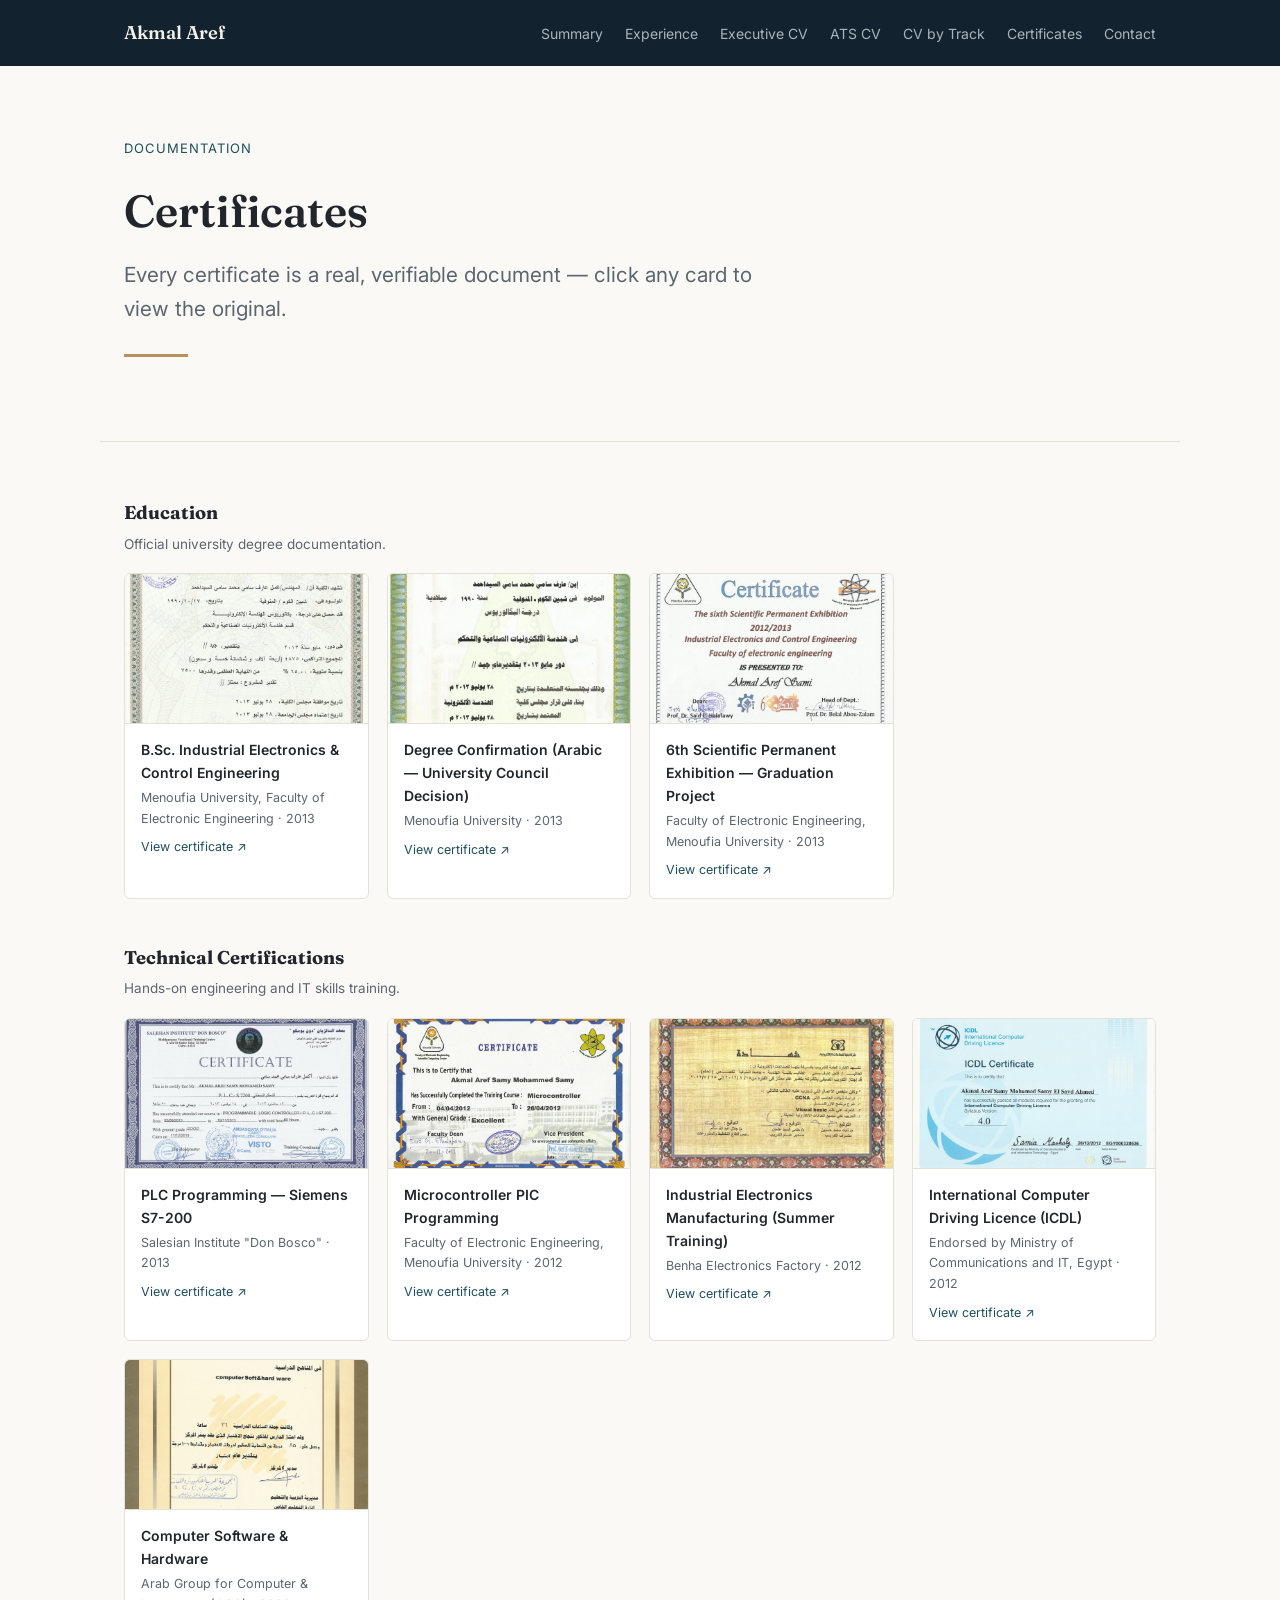
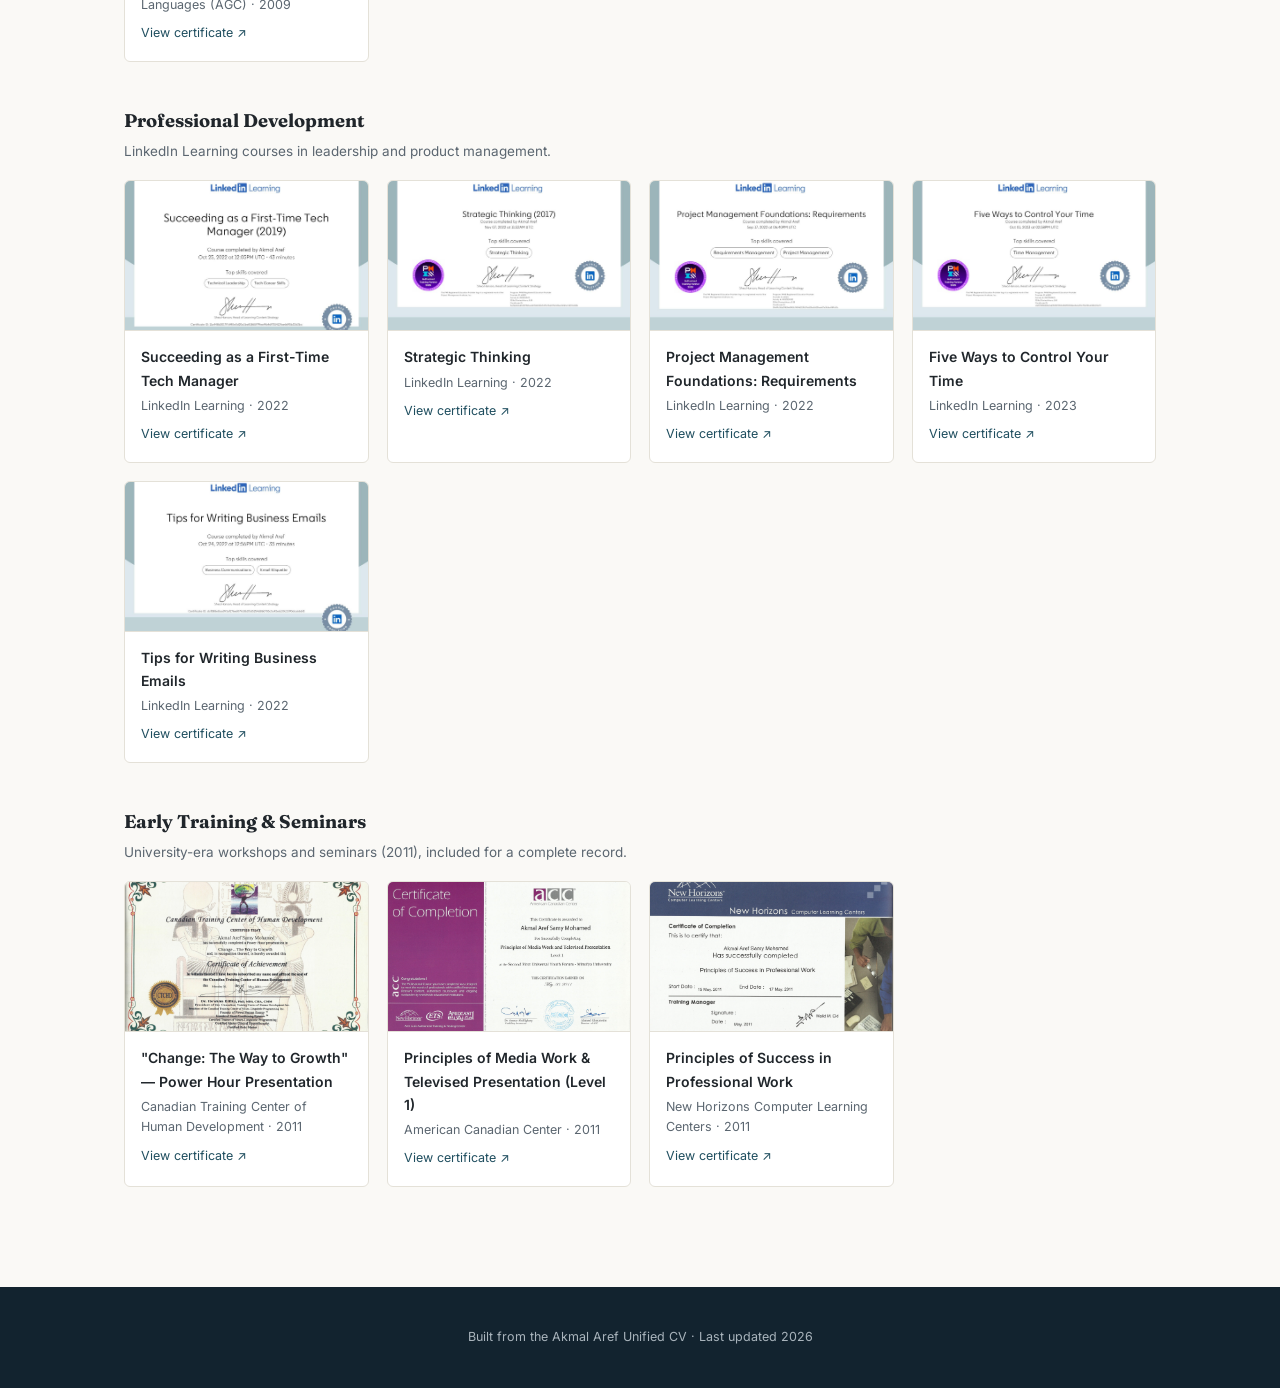
==== certificates.html @ 8108b27c "Add files via upload" ====
<!DOCTYPE html>
<html lang="en">
<head>
<meta charset="UTF-8" />
<meta name="viewport" content="width=device-width, initial-scale=1.0" />
<title>Certificates — Akmal Aref</title>

<link rel="preconnect" href="https://fonts.googleapis.com">
<link rel="preconnect" href="https://fonts.gstatic.com" crossorigin>
<link href="https://fonts.googleapis.com/css2?family=Fraunces:wght@500;600;700&family=Inter:wght@400;500;600&display=swap" rel="stylesheet">

<link rel="stylesheet" href="css/variables.css">
<link rel="stylesheet" href="css/site.css">
</head>
<body>

  <!-- ============ HEADER / NAVIGATION (same as home page) ============ -->
  <header class="site-header">
    <div class="nav-inner">
      <a class="nav-brand" href="index.html">Akmal Aref</a>
      <button class="nav-toggle" id="nav-toggle" aria-expanded="false" aria-controls="nav-links">Menu</button>
      <ul class="nav-links" id="nav-links">
        <li><a href="index.html#summary">Summary</a></li>
        <li><a href="index.html#experience">Experience</a></li>
        <li><a href="cv/executive.html">Executive CV</a></li>
        <li><a href="cv/ats-unified.html">ATS CV</a></li>
        <li><a href="index.html#tracks">CV by Track</a></li>
        <li><a href="certificates.html">Certificates</a></li>
        <li><a href="index.html#contact">Contact</a></li>
      </ul>
    </div>
  </header>

  <section class="hero">
    <p class="hero-eyebrow">Documentation</p>
    <h1 style="font-size:clamp(2rem,5vw,2.8rem);">Certificates</h1>
    <p class="hero-role">Every certificate is a real, verifiable document — click any card to view the original.</p>
    <hr class="hero-divider" />
  </section>

  <main>

    <!-- ============ EDUCATION ============ -->
    <section class="section">
      <div class="cert-category">
        <h3>Education</h3>
        <p class="cat-note">Official university degree documentation.</p>
        <div class="cert-grid">

          <!-- EDIT: copy this block to add/remove a certificate card anywhere on this page -->
          <a class="cert-card" href="documents/certificates/Degree_Certificate_Official.jpg" target="_blank">
            <img class="cert-thumb" src="documents/certificates/Degree_Certificate_Official.jpg" alt="Official Bachelor's degree certificate">
            <div class="cert-card-body">
              <p class="cert-name">B.Sc. Industrial Electronics &amp; Control Engineering</p>
              <p class="cert-issuer">Menoufia University, Faculty of Electronic Engineering · 2013</p>
              <span class="cert-view">View certificate ↗</span>
            </div>
          </a>

          <a class="cert-card" href="documents/certificates/Degree_Certificate_Arabic.jpg" target="_blank">
            <img class="cert-thumb" src="documents/certificates/Degree_Certificate_Arabic.jpg" alt="Arabic degree confirmation certificate">
            <div class="cert-card-body">
              <p class="cert-name">Degree Confirmation (Arabic — University Council Decision)</p>
              <p class="cert-issuer">Menoufia University · 2013</p>
              <span class="cert-view">View certificate ↗</span>
            </div>
          </a>

          <a class="cert-card" href="documents/certificates/Graduation_Project_Exhibition_Certificate.jpg" target="_blank">
            <img class="cert-thumb" src="documents/certificates/Graduation_Project_Exhibition_Certificate.jpg" alt="Graduation project exhibition certificate">
            <div class="cert-card-body">
              <p class="cert-name">6th Scientific Permanent Exhibition — Graduation Project</p>
              <p class="cert-issuer">Faculty of Electronic Engineering, Menoufia University · 2013</p>
              <span class="cert-view">View certificate ↗</span>
            </div>
          </a>

        </div>
      </div>

      <!-- ============ TECHNICAL CERTIFICATIONS ============ -->
      <div class="cert-category">
        <h3>Technical Certifications</h3>
        <p class="cat-note">Hands-on engineering and IT skills training.</p>
        <div class="cert-grid">

          <a class="cert-card" href="documents/certificates/PLC_S7200_DonBosco_Certificate.jpg" target="_blank">
            <img class="cert-thumb" src="documents/certificates/PLC_S7200_DonBosco_Certificate.jpg" alt="PLC S7-200 certificate">
            <div class="cert-card-body">
              <p class="cert-name">PLC Programming — Siemens S7-200</p>
              <p class="cert-issuer">Salesian Institute "Don Bosco" · 2013</p>
              <span class="cert-view">View certificate ↗</span>
            </div>
          </a>

          <a class="cert-card" href="documents/certificates/Microcontroller_Training_Certificate.jpg" target="_blank">
            <img class="cert-thumb" src="documents/certificates/Microcontroller_Training_Certificate.jpg" alt="Microcontroller training certificate">
            <div class="cert-card-body">
              <p class="cert-name">Microcontroller PIC Programming</p>
              <p class="cert-issuer">Faculty of Electronic Engineering, Menoufia University · 2012</p>
              <span class="cert-view">View certificate ↗</span>
            </div>
          </a>

          <a class="cert-card" href="documents/certificates/Benha_Electronics_SummerTraining_Certificate.jpg" target="_blank">
            <img class="cert-thumb" src="documents/certificates/Benha_Electronics_SummerTraining_Certificate.jpg" alt="Benha Electronics summer training certificate">
            <div class="cert-card-body">
              <p class="cert-name">Industrial Electronics Manufacturing (Summer Training)</p>
              <p class="cert-issuer">Benha Electronics Factory · 2012</p>
              <span class="cert-view">View certificate ↗</span>
            </div>
          </a>

          <a class="cert-card" href="documents/certificates/ICDL_Certificate.jpg" target="_blank">
            <img class="cert-thumb" src="documents/certificates/ICDL_Certificate.jpg" alt="ICDL certificate">
            <div class="cert-card-body">
              <p class="cert-name">International Computer Driving Licence (ICDL)</p>
              <p class="cert-issuer">Endorsed by Ministry of Communications and IT, Egypt · 2012</p>
              <span class="cert-view">View certificate ↗</span>
            </div>
          </a>

          <a class="cert-card" href="documents/certificates/AGC_Computer_HW_SW_Certificate.jpg" target="_blank">
            <img class="cert-thumb" src="documents/certificates/AGC_Computer_HW_SW_Certificate.jpg" alt="AGC computer hardware and software certificate">
            <div class="cert-card-body">
              <p class="cert-name">Computer Software &amp; Hardware</p>
              <p class="cert-issuer">Arab Group for Computer &amp; Languages (AGC) · 2009</p>
              <span class="cert-view">View certificate ↗</span>
            </div>
          </a>

        </div>
      </div>

      <!-- ============ PROFESSIONAL DEVELOPMENT ============ -->
      <div class="cert-category">
        <h3>Professional Development</h3>
        <p class="cat-note">LinkedIn Learning courses in leadership and product management.</p>
        <div class="cert-grid">

          <a class="cert-card" href="documents/certificates/CertificateOfCompletion_Succeeding_as_a_FirstTime_Tech_Manager_2019.pdf" target="_blank">
            <img class="cert-thumb" src="documents/certificates/thumb_first_time_manager.jpg" alt="Succeeding as a First-Time Tech Manager certificate">
            <div class="cert-card-body">
              <p class="cert-name">Succeeding as a First-Time Tech Manager</p>
              <p class="cert-issuer">LinkedIn Learning · 2022</p>
              <span class="cert-view">View certificate ↗</span>
            </div>
          </a>

          <a class="cert-card" href="documents/certificates/CertificateOfCompletion_Strategic_Thinking_2017.pdf" target="_blank">
            <img class="cert-thumb" src="documents/certificates/thumb_strategic_thinking.jpg" alt="Strategic Thinking certificate">
            <div class="cert-card-body">
              <p class="cert-name">Strategic Thinking</p>
              <p class="cert-issuer">LinkedIn Learning · 2022</p>
              <span class="cert-view">View certificate ↗</span>
            </div>
          </a>

          <a class="cert-card" href="documents/certificates/CertificateOfCompletion_Project_Management_Foundations_Requirements.pdf" target="_blank">
            <img class="cert-thumb" src="documents/certificates/thumb_pm_foundations.jpg" alt="Project Management Foundations certificate">
            <div class="cert-card-body">
              <p class="cert-name">Project Management Foundations: Requirements</p>
              <p class="cert-issuer">LinkedIn Learning · 2022</p>
              <span class="cert-view">View certificate ↗</span>
            </div>
          </a>

          <a class="cert-card" href="documents/certificates/CertificateOfCompletion_Five_Ways_to_Control_Your_Time.pdf" target="_blank">
            <img class="cert-thumb" src="documents/certificates/thumb_five_ways.jpg" alt="Five Ways to Control Your Time certificate">
            <div class="cert-card-body">
              <p class="cert-name">Five Ways to Control Your Time</p>
              <p class="cert-issuer">LinkedIn Learning · 2023</p>
              <span class="cert-view">View certificate ↗</span>
            </div>
          </a>

          <a class="cert-card" href="documents/certificates/CertificateOfCompletion_Tips_for_Writing_Business_Emails.pdf" target="_blank">
            <img class="cert-thumb" src="documents/certificates/thumb_business_emails.jpg" alt="Tips for Writing Business Emails certificate">
            <div class="cert-card-body">
              <p class="cert-name">Tips for Writing Business Emails</p>
              <p class="cert-issuer">LinkedIn Learning · 2022</p>
              <span class="cert-view">View certificate ↗</span>
            </div>
          </a>

        </div>
      </div>

      <!-- ============ EARLY TRAINING & SEMINARS ============ -->
      <div class="cert-category">
        <h3>Early Training &amp; Seminars</h3>
        <p class="cat-note">University-era workshops and seminars (2011), included for a complete record.</p>
        <div class="cert-grid">

          <a class="cert-card" href="documents/certificates/CTCHD_Personal_Development_Certificate.jpg" target="_blank">
            <img class="cert-thumb" src="documents/certificates/CTCHD_Personal_Development_Certificate.jpg" alt="Canadian Training Center certificate">
            <div class="cert-card-body">
              <p class="cert-name">"Change: The Way to Growth" — Power Hour Presentation</p>
              <p class="cert-issuer">Canadian Training Center of Human Development · 2011</p>
              <span class="cert-view">View certificate ↗</span>
            </div>
          </a>

          <a class="cert-card" href="documents/certificates/ACC_Media_Work_Certificate.jpg" target="_blank">
            <img class="cert-thumb" src="documents/certificates/ACC_Media_Work_Certificate.jpg" alt="ACC media work certificate">
            <div class="cert-card-body">
              <p class="cert-name">Principles of Media Work &amp; Televised Presentation (Level 1)</p>
              <p class="cert-issuer">American Canadian Center · 2011</p>
              <span class="cert-view">View certificate ↗</span>
            </div>
          </a>

          <a class="cert-card" href="documents/certificates/NewHorizons_Success_Certificate.jpg" target="_blank">
            <img class="cert-thumb" src="documents/certificates/NewHorizons_Success_Certificate.jpg" alt="New Horizons certificate">
            <div class="cert-card-body">
              <p class="cert-name">Principles of Success in Professional Work</p>
              <p class="cert-issuer">New Horizons Computer Learning Centers · 2011</p>
              <span class="cert-view">View certificate ↗</span>
            </div>
          </a>

        </div>
      </div>

    </section>

  </main>

  <footer class="site-footer">
    <p>Built from the Akmal Aref Unified CV · Last updated 2026</p>
  </footer>

  <script src="js/script.js"></script>
</body>
</html>
---- css/variables.css ----
/* ============================================================
   SHARED DESIGN TOKENS
   Every page links this file first. Change a value here and it
   updates everywhere it's used — this is the one place to edit
   colors, fonts, and spacing for the whole site.
   ============================================================ */

:root {
  /* ---- Colors ---- */
  --color-bg: #FAF9F6;                 /* page background — warm off-white paper */
  --color-bg-deep: #12232F;            /* dark band used in header/footer */
  --color-surface: #FFFFFF;            /* card / panel background */
  --color-border: #E4E1D8;             /* thin rule lines and card borders */
  --color-text: #20262B;               /* main body text */
  --color-text-soft: #5B6670;          /* secondary / muted text */
  --color-text-on-dark: #F3F1EA;       /* text placed on the dark band */
  --color-text-on-dark-soft: #A9B4BC;  /* muted text on the dark band */
  --color-accent: #1F4E5F;             /* primary accent — matches the CV documents' brand color */
  --color-accent-soft: #E7EEF0;        /* pale accent background (chips, hover states) */
  --color-gold: #B8925A;               /* secondary accent used sparingly (dividers, highlights) */

  /* ---- Type ---- */
  --font-display: 'Fraunces', serif;     /* headings — elegant serif */
  --font-body: 'Inter', sans-serif;      /* body text and UI */

  /* ---- Layout ---- */
  --max-width: 1080px;      /* overall page content width */
  --max-width-doc: 760px;   /* narrower width for CV reading pages */
  --radius: 6px;            /* corner rounding used on cards/buttons */
}

/* Respect users who've asked for less motion */
@media (prefers-reduced-motion: reduce) {
  * { animation-duration: 0.001ms !important; transition-duration: 0.001ms !important; }
}
---- css/site.css ----
/* ============================================================
   SITE STYLES — home page, certificates gallery, track pages
   Professional / editorial look. Requires variables.css to be
   linked BEFORE this file in the HTML <head>.
   ============================================================ */

* { box-sizing: border-box; }                      /* makes width/padding math predictable everywhere */

html { scroll-behavior: smooth; }                  /* smooth jump when clicking nav links */

body {
  margin: 0;                                       /* remove browser default spacing */
  background: var(--color-bg);                     /* page background color */
  color: var(--color-text);                        /* default text color */
  font-family: var(--font-body);                    /* default body font */
  font-size: 16px;
  line-height: 1.65;
}

a { color: inherit; }                              /* links inherit surrounding text color by default */

img { max-width: 100%; display: block; }           /* images never overflow their container */

/* ---------- Top navigation bar ---------- */

.site-header {
  background: var(--color-bg-deep);                /* dark band across the very top */
  color: var(--color-text-on-dark);
}

.nav-inner {
  max-width: var(--max-width);
  margin: 0 auto;
  padding: 18px 24px;
  display: flex;
  align-items: center;
  justify-content: space-between;
  flex-wrap: wrap;
  gap: 12px;
}

.nav-brand {
  font-family: var(--font-display);
  font-weight: 600;
  font-size: 1.15rem;
  text-decoration: none;
  color: var(--color-text-on-dark);
}

.nav-links {
  display: flex;
  flex-wrap: wrap;
  gap: 22px;
  list-style: none;
  margin: 0;
  padding: 0;
}

.nav-links a {
  text-decoration: none;
  font-size: 14px;
  color: var(--color-text-on-dark-soft);
  transition: color 0.2s ease;
}

.nav-links a:hover,
.nav-links a:focus-visible { color: var(--color-gold); }   /* gold highlight on hover — the one accent color used sparingly */

/* Hamburger button — only visible on narrow screens */
.nav-toggle {
  display: none;                     /* hidden by default (desktop shows full nav-links) */
  background: none;
  border: 1px solid var(--color-text-on-dark-soft);
  color: var(--color-text-on-dark);
  border-radius: var(--radius);
  padding: 6px 10px;
  font-size: 13px;
  cursor: pointer;
}

@media (max-width: 720px) {
  .nav-toggle { display: inline-block; }              /* show hamburger button on mobile */
  .nav-links {
    display: none;                                     /* hide full nav list by default on mobile */
    width: 100%;
    flex-direction: column;
    gap: 14px;
    padding-top: 10px;
  }
  .nav-links.is-open { display: flex; }                /* JS toggles this class to reveal the menu */
}

/* Portfolio link shown in the CV documents' header — EDIT this URL once the site is published */
.portfolio-url-note {
  font-size: 12px;
  color: var(--color-text-on-dark-soft);
}

/* ---------- Hero (top of homepage) ---------- */

.hero {
  max-width: var(--max-width);
  margin: 0 auto;
  padding: 72px 24px 56px;
}

.hero-eyebrow {
  font-size: 13px;
  letter-spacing: 0.08em;
  text-transform: uppercase;
  color: var(--color-accent);
  margin: 0 0 14px;
}

.hero h1 {
  font-family: var(--font-display);              /* CHANGE NAME here if needed */
  font-weight: 600;
  font-size: clamp(2.4rem, 6vw, 3.6rem);
  margin: 0 0 10px;
  color: var(--color-text);
}

.hero-role {
  font-size: clamp(1.05rem, 2.2vw, 1.3rem);        /* CHANGE headline/role text here */
  color: var(--color-text-soft);
  max-width: 640px;
  margin: 0 0 28px;
}

.hero-divider {
  width: 64px;
  height: 3px;
  background: var(--color-gold);                  /* the single "signature" mark — a short gold rule */
  border: none;
  margin: 0 0 28px;
}

.hero-meta {
  display: flex;
  flex-wrap: wrap;
  gap: 14px 20px;
  margin-bottom: 30px;
  font-size: 14px;
  color: var(--color-text-soft);
}

.status-pill {
  display: inline-flex;
  align-items: center;
  gap: 8px;
  padding: 6px 14px;
  border-radius: 20px;
  background: var(--color-accent-soft);
  color: var(--color-accent);
  font-weight: 500;
}

.status-pill .dot {
  width: 7px;
  height: 7px;
  border-radius: 50%;
  background: var(--color-accent);
}

.hero-actions {
  display: flex;
  flex-wrap: wrap;
  gap: 12px;
}

.btn {
  display: inline-block;
  font-size: 14px;
  font-weight: 500;
  text-decoration: none;
  padding: 11px 20px;
  border-radius: var(--radius);
  border: 1px solid var(--color-border);
  transition: background 0.2s ease, border-color 0.2s ease, transform 0.15s ease;
}

.btn-primary {
  background: var(--color-accent);                /* main call-to-action button color */
  border-color: var(--color-accent);
  color: #fff;
}

.btn-primary:hover { transform: translateY(-1px); }

.btn-ghost {
  background: transparent;
  color: var(--color-text);
}

.btn-ghost:hover { border-color: var(--color-accent); color: var(--color-accent); }

.btn:focus-visible { outline: 2px solid var(--color-gold); outline-offset: 2px; }  /* visible keyboard focus */

/* ---------- Generic section wrapper ---------- */

.section {
  max-width: var(--max-width);
  margin: 0 auto;
  padding: 56px 24px;
  border-top: 1px solid var(--color-border);       /* thin quiet rule between sections */
}

.section-title {
  font-family: var(--font-display);
  font-size: clamp(1.4rem, 2.6vw, 1.8rem);
  font-weight: 600;
  margin: 0 0 8px;
}

.section-intro {
  color: var(--color-text-soft);
  max-width: 64ch;
  margin: 0 0 28px;
}

/* ---------- Summary paragraph ---------- */

.summary-text p {
  max-width: 72ch;
  color: var(--color-text);
}

/* ---------- Competency chips ---------- */

.chip-grid {
  list-style: none;
  margin: 0;
  padding: 0;
  display: grid;
  grid-template-columns: repeat(auto-fit, minmax(240px, 1fr));
  gap: 12px;
}

.chip-grid li {
  background: var(--color-surface);
  border: 1px solid var(--color-border);
  border-left: 3px solid var(--color-accent);      /* thin accent edge — quiet, not glowing */
  border-radius: var(--radius);
  padding: 14px 16px;
  font-size: 14.5px;
}

/* ---------- Experience preview list (home page) ---------- */

.exp-list { list-style: none; margin: 0; padding: 0; }

.exp-item {
  padding: 20px 0;
  border-bottom: 1px solid var(--color-border);
}

.exp-item:last-child { border-bottom: none; }

.exp-row {
  display: flex;
  flex-wrap: wrap;
  justify-content: space-between;
  gap: 6px 16px;
}

.exp-role {
  font-family: var(--font-display);
  font-weight: 600;
  font-size: 1.05rem;
}

.exp-dates {
  font-size: 13px;
  color: var(--color-text-soft);
  white-space: nowrap;
}

.exp-org {
  font-size: 13.5px;
  color: var(--color-text-soft);
  margin: 2px 0 8px;
}

.exp-item p.exp-line {
  margin: 0;
  font-size: 14.5px;
  color: var(--color-text);
}

/* ---------- Track cards (Product Manager / Service Mgmt / PCBA) ---------- */

.track-grid {
  display: grid;
  grid-template-columns: repeat(auto-fit, minmax(260px, 1fr));
  gap: 20px;
}

.track-card {
  background: var(--color-surface);
  border: 1px solid var(--color-border);
  border-radius: var(--radius);
  padding: 26px 24px;
  text-decoration: none;
  color: var(--color-text);
  display: flex;
  flex-direction: column;
  gap: 10px;
  transition: box-shadow 0.2s ease, transform 0.15s ease;
}

.track-card:hover {
  box-shadow: 0 8px 24px rgba(18, 35, 47, 0.08);   /* soft lift shadow on hover, no neon glow */
  transform: translateY(-2px);
}

.track-card h3 {
  font-family: var(--font-display);
  margin: 0;
  font-size: 1.15rem;
}

.track-card p {
  margin: 0;
  font-size: 14px;
  color: var(--color-text-soft);
}

.track-card .btn { align-self: flex-start; margin-top: 6px; }

/* ---------- Documents / cover-letter cards ---------- */

.doc-grid {
  display: grid;
  grid-template-columns: repeat(auto-fill, minmax(230px, 1fr));
  gap: 14px;
}

.doc-card {
  display: flex;
  flex-direction: column;
  gap: 6px;
  padding: 16px 16px 18px;
  background: var(--color-surface);
  border: 1px solid var(--color-border);
  border-radius: var(--radius);
  text-decoration: none;
  transition: border-color 0.2s ease, transform 0.15s ease;
}

.doc-card:hover { border-color: var(--color-accent); transform: translateY(-2px); }

.doc-tag {
  font-size: 10.5px;
  letter-spacing: 0.06em;
  text-transform: uppercase;
  color: var(--color-gold);
  font-weight: 600;
}

.doc-title { font-family: var(--font-display); font-weight: 600; font-size: 15px; }

.doc-sub { font-size: 12.5px; color: var(--color-text-soft); }

/* ---------- Certificates gallery ---------- */

.cert-category { margin-bottom: 44px; }

.cert-category h3 {
  font-family: var(--font-display);
  font-size: 1.15rem;
  margin: 0 0 4px;
}

.cert-category .cat-note {
  font-size: 13.5px;
  color: var(--color-text-soft);
  margin: 0 0 18px;
}

.cert-grid {
  display: grid;
  grid-template-columns: repeat(auto-fill, minmax(220px, 1fr));
  gap: 18px;
}

.cert-card {
  background: var(--color-surface);
  border: 1px solid var(--color-border);
  border-radius: var(--radius);
  overflow: hidden;
  text-decoration: none;
  color: var(--color-text);
  display: flex;
  flex-direction: column;
  transition: box-shadow 0.2s ease, transform 0.15s ease;
}

.cert-card:hover { box-shadow: 0 8px 24px rgba(18, 35, 47, 0.08); transform: translateY(-2px); }

.cert-thumb {
  width: 100%;
  height: 150px;
  object-fit: cover;                                /* crop thumbnail neatly regardless of source image shape */
  background: var(--color-accent-soft);
  border-bottom: 1px solid var(--color-border);
}

.cert-card-body { padding: 14px 16px 16px; }

.cert-name { font-weight: 600; font-size: 14px; margin: 0 0 4px; }

.cert-issuer { font-size: 12.5px; color: var(--color-text-soft); margin: 0; }

.cert-view {
  font-size: 12.5px;
  color: var(--color-accent);
  margin-top: 8px;
  display: inline-block;
}

/* ---------- Contact grid ---------- */

.contact-grid {
  display: grid;
  grid-template-columns: repeat(auto-fit, minmax(220px, 1fr));
  gap: 14px;
}

.contact-item {
  padding: 18px;
  background: var(--color-surface);
  border: 1px solid var(--color-border);
  border-radius: var(--radius);
  text-decoration: none;
  display: flex;
  flex-direction: column;
  gap: 4px;
}

.contact-item:hover { border-color: var(--color-accent); }

.contact-label { font-size: 11px; text-transform: uppercase; letter-spacing: 0.05em; color: var(--color-text-soft); }

.contact-value { font-size: 14.5px; }

/* ---------- Footer ---------- */

.site-footer {
  background: var(--color-bg-deep);
  color: var(--color-text-on-dark-soft);
  text-align: center;
  padding: 28px 24px;
  font-size: 12.5px;
}

/* ---------- Small helper classes ---------- */

.visually-hidden {                                  /* hides content visually but keeps it for screen readers */
  position: absolute;
  width: 1px; height: 1px;
  overflow: hidden;
  clip: rect(0,0,0,0);
}

a:focus-visible, button:focus-visible {              /* visible keyboard focus ring, site-wide */
  outline: 2px solid var(--color-gold);
  outline-offset: 2px;
}
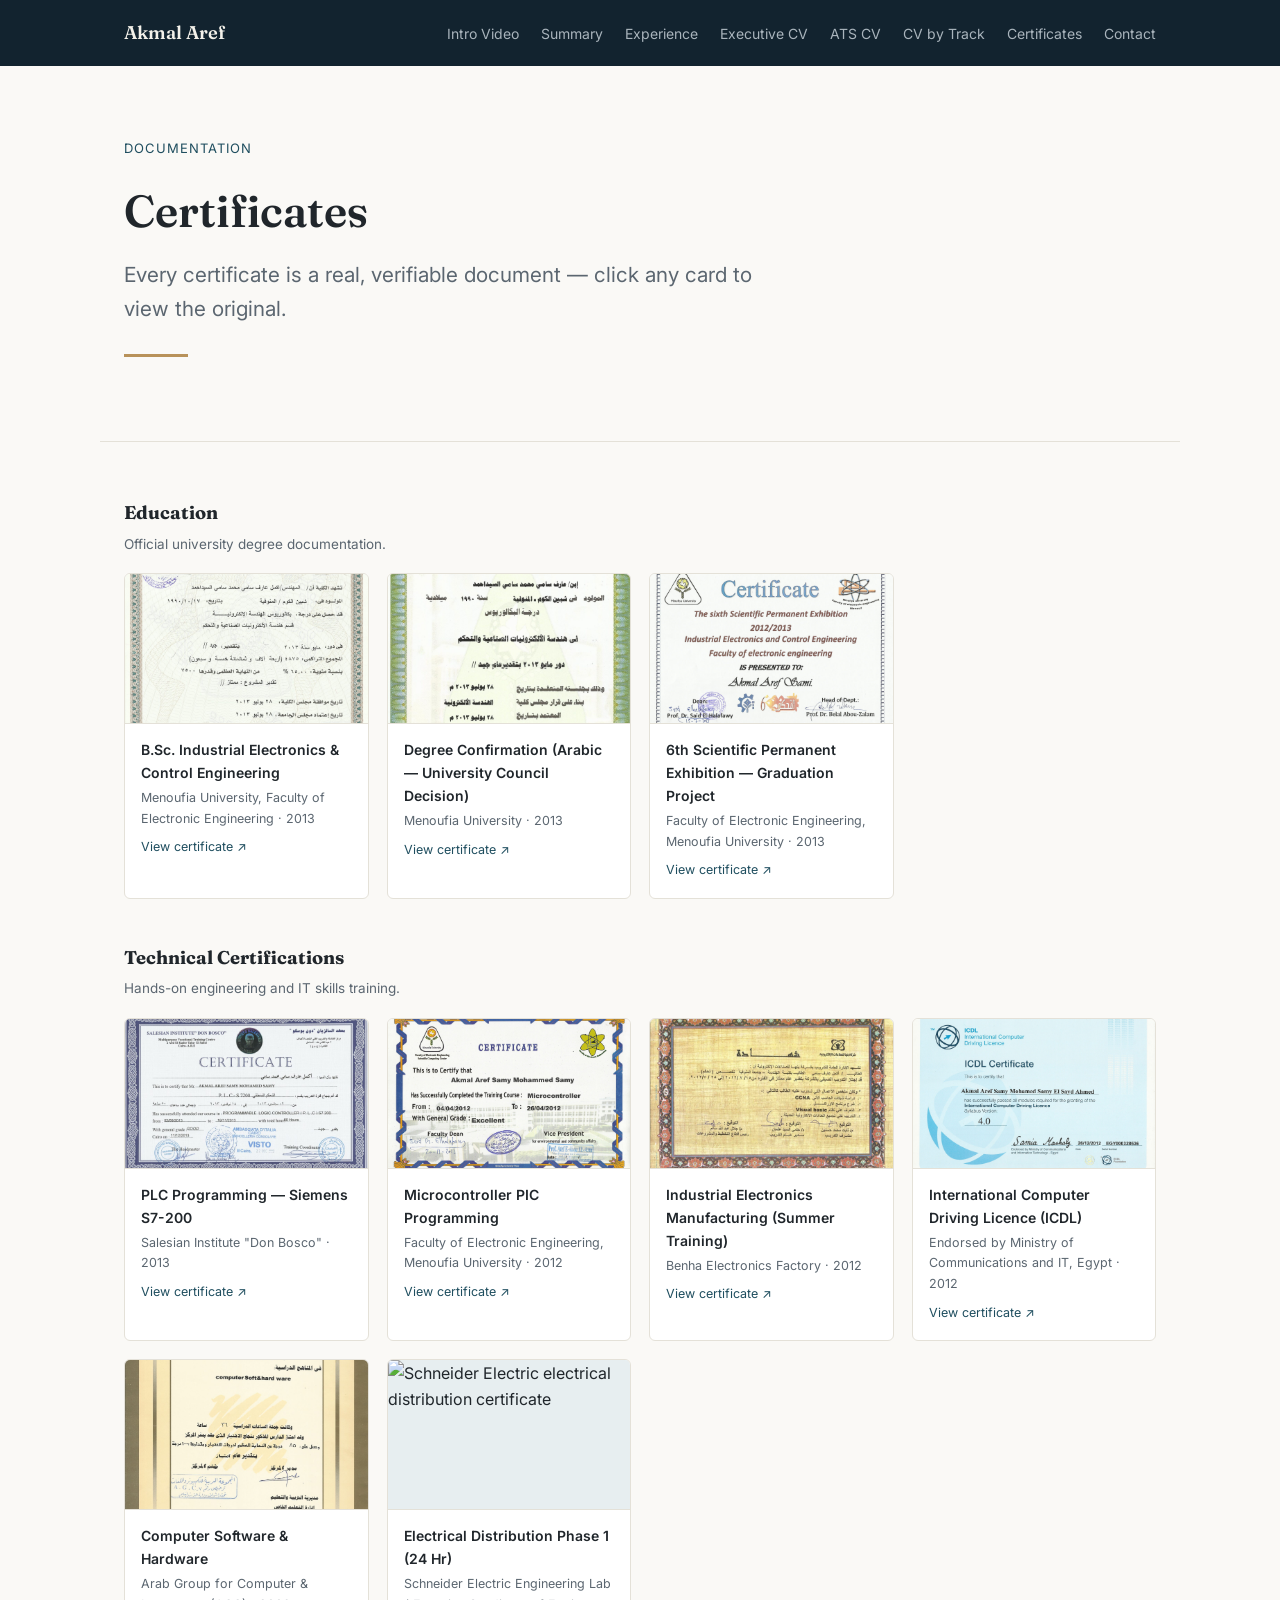
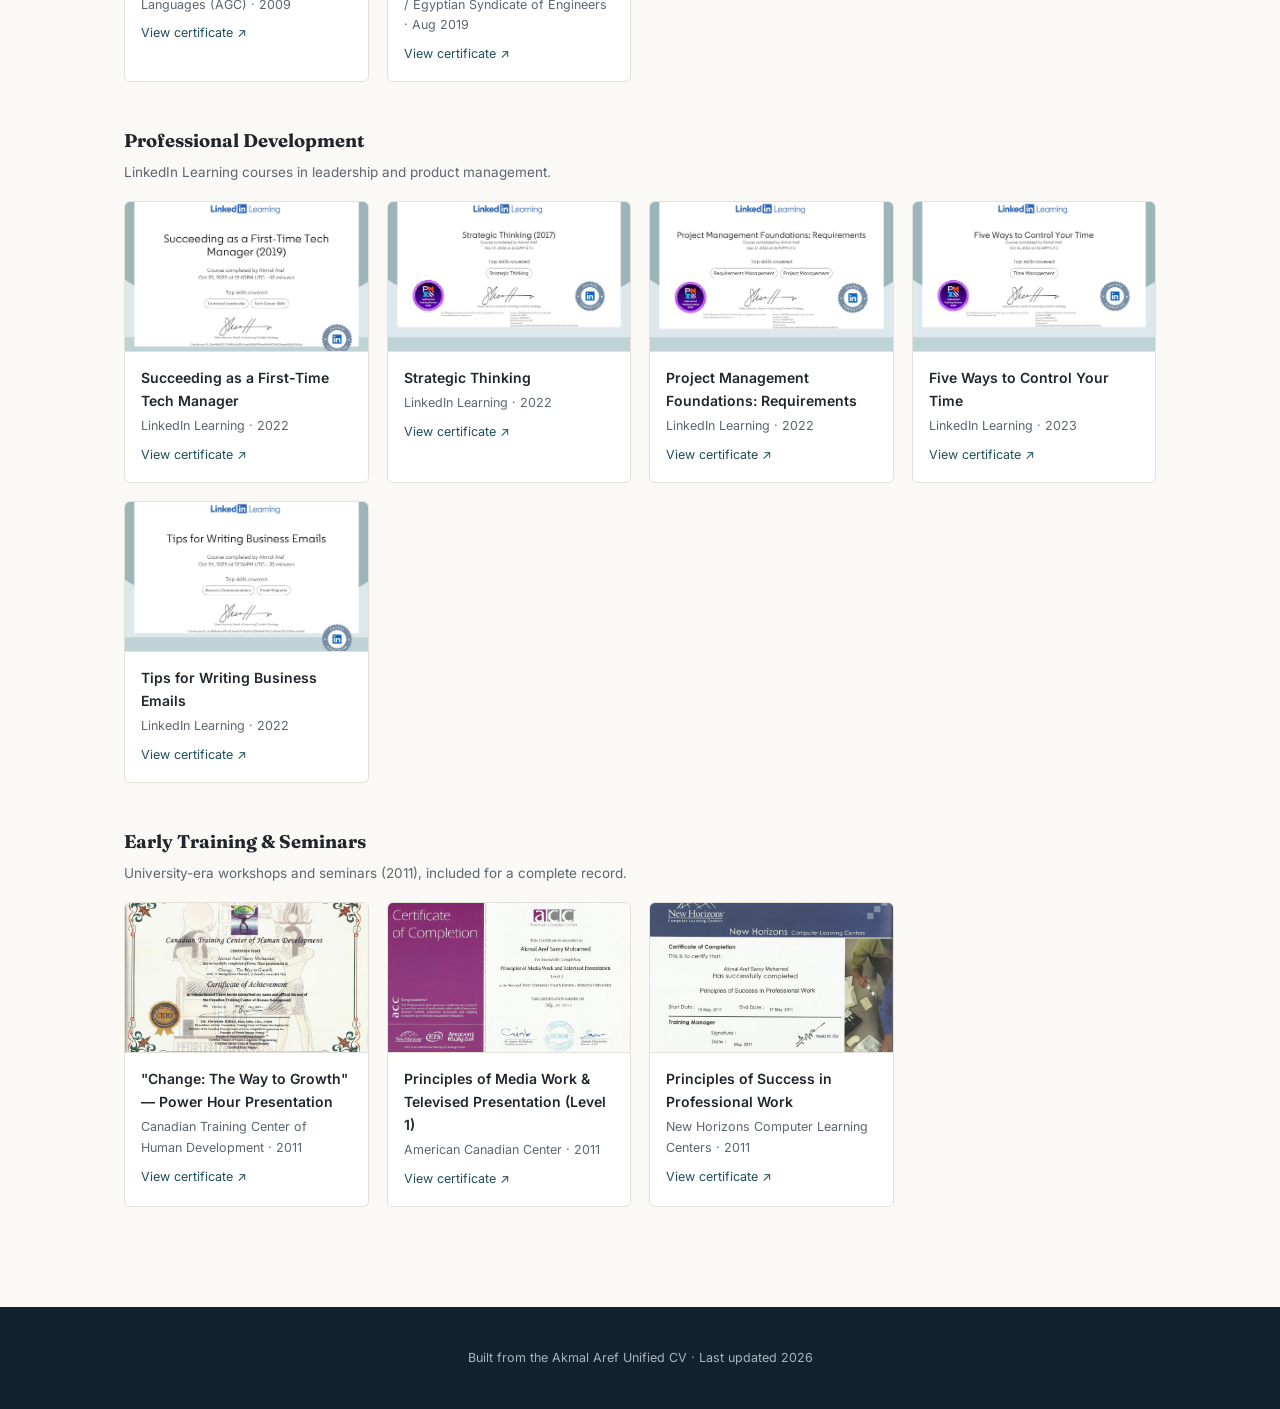
==== commit ba62fe5e: "Add files via upload" ====
--- a/certificates.html
+++ b/certificates.html
@@ -20,6 +20,7 @@
       <a class="nav-brand" href="index.html">Akmal Aref</a>
       <button class="nav-toggle" id="nav-toggle" aria-expanded="false" aria-controls="nav-links">Menu</button>
       <ul class="nav-links" id="nav-links">
+        <li><a href="index.html#intro">Intro Video</a></li>
         <li><a href="index.html#summary">Summary</a></li>
         <li><a href="index.html#experience">Experience</a></li>
         <li><a href="cv/executive.html">Executive CV</a></li>
@@ -129,6 +130,16 @@
             </div>
           </a>
 
+          <!-- EDIT: newly added certificate — Schneider Electric distribution training -->
+          <a class="cert-card" href="documents/certificates/Schneider_Electrical_Distribution_Certificate.jpg" target="_blank">
+            <img class="cert-thumb" src="documents/certificates/Schneider_Electrical_Distribution_Certificate.jpg" alt="Schneider Electric electrical distribution certificate">
+            <div class="cert-card-body">
+              <p class="cert-name">Electrical Distribution Phase 1 (24 Hr)</p>
+              <p class="cert-issuer">Schneider Electric Engineering Lab / Egyptian Syndicate of Engineers · Aug 2019</p>
+              <span class="cert-view">View certificate ↗</span>
+            </div>
+          </a>
+
         </div>
       </div>
 
--- a/css/site.css
+++ b/css/site.css
@@ -196,6 +196,25 @@
 
 .btn:focus-visible { outline: 2px solid var(--color-gold); outline-offset: 2px; }  /* visible keyboard focus */
 
+/* ---------- Career introduction video ---------- */
+
+.video-frame {
+  max-width: 760px;             /* keeps the video from stretching full-width on large screens */
+  margin: 0 auto;
+  border-radius: var(--radius);
+  overflow: hidden;             /* clips the video to the rounded corners */
+  border: 1px solid var(--color-border);
+  box-shadow: 0 8px 28px rgba(18, 35, 47, 0.10);   /* soft lift, matches card shadows elsewhere */
+  background: #000;             /* letterboxing color if the video's aspect ratio doesn't fill the frame */
+}
+
+.intro-video {
+  display: block;
+  width: 100%;
+  height: auto;
+  aspect-ratio: 16 / 9;         /* standard widescreen frame — change if your video is a different ratio */
+}
+
 /* ---------- Generic section wrapper ---------- */
 
 .section {
